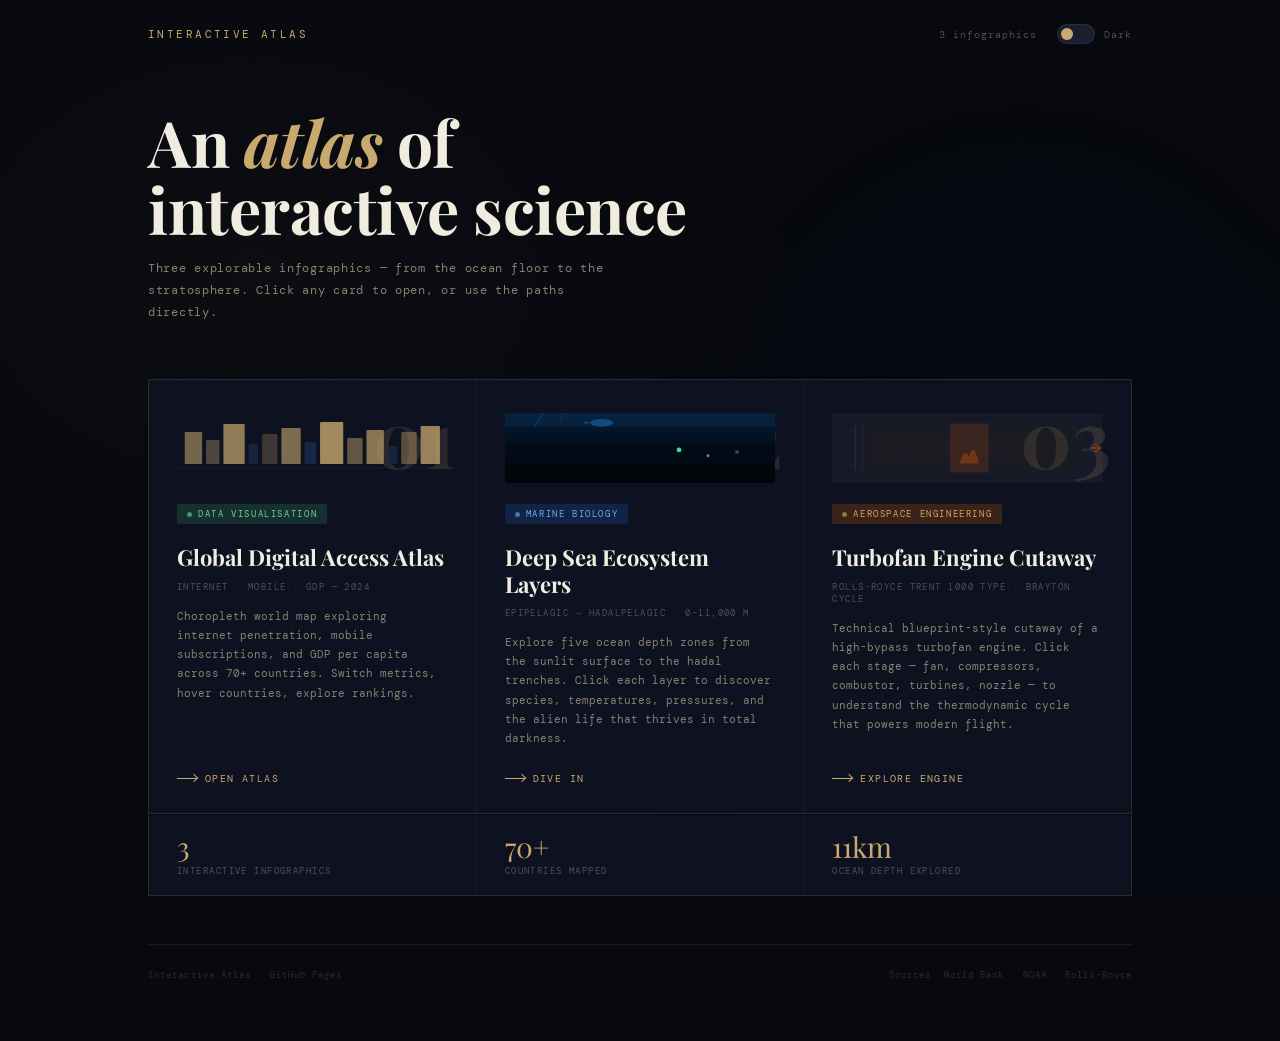
==== index.html @ b1adcc09 "initial commit" ====
<!DOCTYPE html>
<html lang="en" data-theme="dark">
<head>
<meta charset="UTF-8"/>
<meta name="viewport" content="width=device-width, initial-scale=1.0"/>
<title>Atlas — Interactive Infographics</title>
<link rel="preconnect" href="https://fonts.googleapis.com"/>
<link href="https://fonts.googleapis.com/css2?family=Playfair+Display:ital,wght@0,700;1,400&family=DM+Mono:wght@300;400;500&display=swap" rel="stylesheet"/>
<style>
  :root[data-theme="dark"] {
    --bg:            #07090f;
    --bg-card:       #0d1120;
    --bg-card-hover: #111826;
    --border:        rgba(255,255,255,0.07);
    --border-hover:  rgba(201,169,110,0.35);
    --text-head:     #f0ece0;
    --text-body:     #8a8070;
    --text-label:    #50505a;
    --gold:          #c9a96e;
    --gold-dim:      rgba(201,169,110,0.12);
    --toggle-bg:     #1a1e2e;
    --toggle-knob:   #c9a96e;
    --tag-ocean:     rgba(30,80,160,0.3);
    --tag-ocean-t:   #6aabf0;
    --tag-engine:    rgba(160,80,10,0.3);
    --tag-engine-t:  #e0a060;
    --tag-data:      rgba(40,120,80,0.3);
    --tag-data-t:    #70d0a0;
    --num-color:     rgba(201,169,110,0.08);
    --num-text:      rgba(201,169,110,0.15);
    --divider:       rgba(255,255,255,0.04);
    --footer-text:   #2a2a35;
  }
  :root[data-theme="light"] {
    --bg:            #f2ede2;
    --bg-card:       #faf7f0;
    --bg-card-hover: #fff;
    --border:        rgba(60,40,10,0.1);
    --border-hover:  rgba(150,90,20,0.4);
    --text-head:     #1a1205;
    --text-body:     #6a5a40;
    --text-label:    #b0a080;
    --gold:          #9a6a10;
    --gold-dim:      rgba(154,106,16,0.08);
    --toggle-bg:     #e0d8c8;
    --toggle-knob:   #9a6a10;
    --tag-ocean:     rgba(20,60,140,0.1);
    --tag-ocean-t:   #1a50b0;
    --tag-engine:    rgba(140,60,10,0.1);
    --tag-engine-t:  #a04010;
    --tag-data:      rgba(20,100,60,0.1);
    --tag-data-t:    #1a7040;
    --num-color:     rgba(154,106,16,0.06);
    --num-text:      rgba(154,106,16,0.12);
    --divider:       rgba(60,40,10,0.06);
    --footer-text:   #ccc0a8;
  }

  *, *::before, *::after { box-sizing: border-box; margin: 0; padding: 0; }

  html { scroll-behavior: smooth; }

  body {
    background: var(--bg);
    color: var(--text-head);
    font-family: 'DM Mono', monospace;
    min-height: 100vh;
    transition: background 0.35s, color 0.35s;
  }

  /* ── BACKGROUND TEXTURE ── */
  body::before {
    content: '';
    position: fixed;
    inset: 0;
    background-image: radial-gradient(ellipse 800px 600px at 20% 30%, rgba(201,169,110,0.03) 0%, transparent 70%),
                      radial-gradient(ellipse 600px 800px at 80% 70%, rgba(30,80,160,0.03) 0%, transparent 70%);
    pointer-events: none;
    z-index: 0;
  }

  .wrap {
    position: relative;
    z-index: 1;
    max-width: 1040px;
    margin: 0 auto;
    padding: 0 28px 60px;
  }

  /* ── NAV ── */
  nav {
    display: flex;
    align-items: center;
    justify-content: space-between;
    padding: 24px 0 0;
    margin-bottom: 64px;
  }
  .nav-brand {
    font-size: 11px;
    letter-spacing: 0.22em;
    text-transform: uppercase;
    color: var(--gold);
  }
  .nav-right {
    display: flex;
    align-items: center;
    gap: 20px;
  }
  .nav-count {
    font-size: 10px;
    color: var(--text-label);
    letter-spacing: 0.1em;
  }

  /* ── THEME TOGGLE ── */
  .theme-toggle {
    display: flex;
    align-items: center;
    gap: 9px;
    cursor: pointer;
    user-select: none;
  }
  .toggle-track {
    width: 38px;
    height: 20px;
    background: var(--toggle-bg);
    border-radius: 10px;
    position: relative;
    transition: background 0.3s;
    border: 1px solid var(--border);
  }
  .toggle-knob {
    position: absolute;
    top: 3px;
    left: 3px;
    width: 12px;
    height: 12px;
    border-radius: 50%;
    background: var(--toggle-knob);
    transition: transform 0.3s, background 0.3s;
  }
  [data-theme="light"] .toggle-knob { transform: translateX(18px); }
  .toggle-label {
    font-size: 10px;
    color: var(--text-label);
    letter-spacing: 0.1em;
    width: 28px;
  }

  /* ── HEADER ── */
  .site-header { margin-bottom: 56px; }
  .site-header h1 {
    font-family: 'Playfair Display', serif;
    font-size: clamp(38px, 6vw, 64px);
    font-weight: 700;
    color: var(--text-head);
    line-height: 1.05;
    letter-spacing: -0.5px;
    margin-bottom: 16px;
  }
  .site-header h1 em {
    font-style: italic;
    color: var(--gold);
  }
  .site-header p {
    font-size: 12px;
    color: var(--text-body);
    letter-spacing: 0.06em;
    max-width: 480px;
    line-height: 1.8;
  }

  /* ── GRID ── */
  .cards-grid {
    display: grid;
    grid-template-columns: repeat(3, 1fr);
    gap: 1px;
    background: var(--border);
    border: 1px solid var(--border);
    margin-bottom: 1px;
  }

  /* ── CARD ── */
  .card {
    background: var(--bg-card);
    padding: 32px 28px 28px;
    text-decoration: none;
    color: inherit;
    display: flex;
    flex-direction: column;
    gap: 0;
    position: relative;
    transition: background 0.2s;
    overflow: hidden;
    min-height: 340px;
  }
  .card:hover { background: var(--bg-card-hover); }
  .card::after {
    content: '';
    position: absolute;
    bottom: 0; left: 0; right: 0;
    height: 2px;
    background: var(--card-accent, var(--gold));
    transform: scaleX(0);
    transform-origin: left;
    transition: transform 0.3s ease;
  }
  .card:hover::after { transform: scaleX(1); }

  /* Large background number */
  .card-num {
    position: absolute;
    top: 16px;
    right: 20px;
    font-family: 'Playfair Display', serif;
    font-size: 80px;
    font-weight: 700;
    color: var(--num-text);
    line-height: 1;
    user-select: none;
    pointer-events: none;
    transition: color 0.3s;
  }
  .card:hover .card-num { color: var(--num-color); }

  .card-tag {
    display: inline-flex;
    align-items: center;
    gap: 6px;
    font-size: 9px;
    letter-spacing: 0.18em;
    text-transform: uppercase;
    padding: 4px 10px;
    border-radius: 2px;
    margin-bottom: 20px;
    width: fit-content;
  }
  .card-tag::before {
    content: '';
    width: 5px; height: 5px;
    border-radius: 50%;
    background: currentColor;
    opacity: 0.6;
  }

  .tag-ocean  { background: var(--tag-ocean);  color: var(--tag-ocean-t);  --card-accent: var(--tag-ocean-t); }
  .tag-engine { background: var(--tag-engine); color: var(--tag-engine-t); --card-accent: var(--tag-engine-t); }
  .tag-data   { background: var(--tag-data);   color: var(--tag-data-t);   --card-accent: var(--tag-data-t); }

  .card-title {
    font-family: 'Playfair Display', serif;
    font-size: 22px;
    font-weight: 700;
    color: var(--text-head);
    line-height: 1.2;
    margin-bottom: 10px;
    position: relative;
    z-index: 1;
  }
  .card-sub {
    font-size: 9px;
    letter-spacing: 0.16em;
    text-transform: uppercase;
    color: var(--text-label);
    margin-bottom: 14px;
  }
  .card-desc {
    font-size: 11px;
    color: var(--text-body);
    line-height: 1.75;
    flex: 1;
    position: relative;
    z-index: 1;
  }

  .card-cta {
    display: flex;
    align-items: center;
    gap: 8px;
    margin-top: 24px;
    font-size: 10px;
    letter-spacing: 0.14em;
    text-transform: uppercase;
    color: var(--gold);
    position: relative;
    z-index: 1;
  }
  .card-cta-arrow {
    width: 20px;
    height: 1px;
    background: var(--gold);
    position: relative;
    transition: width 0.25s;
  }
  .card-cta-arrow::after {
    content: '';
    position: absolute;
    right: 0; top: -3px;
    width: 6px; height: 6px;
    border-right: 1px solid var(--gold);
    border-top: 1px solid var(--gold);
    transform: rotate(45deg);
  }
  .card:hover .card-cta-arrow { width: 32px; }

  /* Decorative illustration areas */
  .card-vis {
    height: 72px;
    margin-bottom: 20px;
    position: relative;
    overflow: hidden;
    border-radius: 2px;
    flex-shrink: 0;
  }

  /* ── STATS STRIP ── */
  .stats-strip {
    display: grid;
    grid-template-columns: repeat(3, 1fr);
    gap: 1px;
    background: var(--border);
    border: 1px solid var(--border);
    border-top: none;
    margin-bottom: 48px;
  }
  .stat-item {
    background: var(--bg-card);
    padding: 18px 28px;
  }
  .stat-val {
    font-family: 'Playfair Display', serif;
    font-size: 28px;
    color: var(--gold);
    line-height: 1;
    margin-bottom: 4px;
  }
  .stat-key {
    font-size: 9px;
    color: var(--text-label);
    letter-spacing: 0.16em;
    text-transform: uppercase;
  }

  /* ── DIVIDER ── */
  .section-divider {
    height: 1px;
    background: var(--divider);
    margin: 48px 0 32px;
  }

  /* ── FOOTER ── */
  footer {
    display: flex;
    justify-content: space-between;
    align-items: center;
    padding-top: 24px;
    border-top: 1px solid var(--border);
    font-size: 9px;
    color: var(--footer-text);
    letter-spacing: 0.12em;
  }

  @media (max-width: 720px) {
    .cards-grid, .stats-strip { grid-template-columns: 1fr; }
    .card-num { font-size: 56px; }
  }
  @media (max-width: 480px) {
    nav { margin-bottom: 40px; }
    .site-header h1 { font-size: 32px; }
  }
</style>
</head>
<body>
<div class="wrap">

  <nav>
    <span class="nav-brand">Interactive Atlas</span>
    <div class="nav-right">
      <span class="nav-count">3 infographics</span>
      <label class="theme-toggle" for="theme-cb" aria-label="Toggle theme">
        <div class="toggle-track">
          <div class="toggle-knob"></div>
        </div>
        <span class="toggle-label" id="toggle-label">Dark</span>
      </label>
      <input type="checkbox" id="theme-cb" style="display:none"/>
    </div>
  </nav>

  <header class="site-header">
    <h1>An <em>atlas</em> of<br>interactive science</h1>
    <p>Three explorable infographics — from the ocean floor to the stratosphere. Click any card to open, or use the paths directly.</p>
  </header>

  <div class="cards-grid">

    <!-- Card 1: Digital Atlas -->
    <a class="card" href="./digital-atlas/">
      <div class="card-num">01</div>
      <div class="card-vis" id="vis-atlas">
        <svg width="100%" height="100%" viewBox="0 0 280 72" preserveAspectRatio="none">
          <!-- world map dots suggestion -->
          <rect width="280" height="72" fill="none"/>
          <!-- choropleth color bars representing countries -->
          <rect x="8"  y="20" width="18" height="32" rx="1" fill="rgba(201,169,110,0.55)"/>
          <rect x="30" y="28" width="14" height="24" rx="1" fill="rgba(201,169,110,0.35)"/>
          <rect x="48" y="12" width="22" height="40" rx="1" fill="rgba(201,169,110,0.70)"/>
          <rect x="74" y="32" width="10" height="20" rx="1" fill="rgba(26,42,74,0.8)"/>
          <rect x="88" y="22" width="16" height="30" rx="1" fill="rgba(201,169,110,0.25)"/>
          <rect x="108" y="16" width="20" height="36" rx="1" fill="rgba(201,169,110,0.60)"/>
          <rect x="132" y="30" width="12" height="22" rx="1" fill="rgba(26,42,74,0.9)"/>
          <rect x="148" y="10" width="24" height="42" rx="1" fill="rgba(201,169,110,0.80)"/>
          <rect x="176" y="26" width="16" height="26" rx="1" fill="rgba(201,169,110,0.45)"/>
          <rect x="196" y="18" width="18" height="34" rx="1" fill="rgba(201,169,110,0.65)"/>
          <rect x="218" y="34" width="10" height="18" rx="1" fill="rgba(26,42,74,0.7)"/>
          <rect x="232" y="20" width="16" height="32" rx="1" fill="rgba(201,169,110,0.40)"/>
          <rect x="252" y="14" width="20" height="38" rx="1" fill="rgba(201,169,110,0.75)"/>
          <!-- baseline -->
          <line x1="0" y1="56" x2="280" y2="56" stroke="rgba(201,169,110,0.15)" stroke-width="0.5"/>
        </svg>
      </div>
      <div class="card-tag tag-data">Data visualisation</div>
      <div class="card-title">Global Digital Access Atlas</div>
      <div class="card-sub">Internet · Mobile · GDP — 2024</div>
      <div class="card-desc">Choropleth world map exploring internet penetration, mobile subscriptions, and GDP per capita across 70+ countries. Switch metrics, hover countries, explore rankings.</div>
      <div class="card-cta">
        <div class="card-cta-arrow"></div>
        Open atlas
      </div>
    </a>

    <!-- Card 2: Deep Sea -->
    <a class="card" href="./deep-sea/">
      <div class="card-num">02</div>
      <div class="card-vis" id="vis-ocean">
        <svg width="100%" height="100%" viewBox="0 0 280 72">
          <defs>
            <linearGradient id="ocean-grad" x1="0" y1="0" x2="0" y2="1">
              <stop offset="0%" stop-color="#041830"/>
              <stop offset="40%" stop-color="#020c18"/>
              <stop offset="100%" stop-color="#010408"/>
            </linearGradient>
          </defs>
          <rect width="280" height="72" fill="url(#ocean-grad)" rx="1"/>
          <!-- depth stripes -->
          <rect x="0" y="0"  width="280" height="14" fill="rgba(26,122,204,0.12)"/>
          <rect x="0" y="14" width="280" height="18" fill="rgba(10,64,128,0.08)"/>
          <rect x="0" y="32" width="280" height="20" fill="rgba(8,32,64,0.06)"/>
          <rect x="0" y="52" width="280" height="11" fill="rgba(2,8,14,0.06)"/>
          <rect x="0" y="63" width="280" height="9"  fill="rgba(1,4,8,0.08)"/>
          <!-- bioluminescent dots -->
          <circle cx="180" cy="38" r="2.5" fill="#50ffc0" opacity="0.7"><animate attributeName="opacity" values="0.3;0.9;0.3" dur="2.5s" repeatCount="indefinite"/></circle>
          <circle cx="210" cy="44" r="1.5" fill="#50ffc0" opacity="0.5"><animate attributeName="opacity" values="0.2;0.7;0.2" dur="1.8s" repeatCount="indefinite" begin="0.6s"/></circle>
          <circle cx="240" cy="40" r="2"   fill="#50ffc0" opacity="0.6"><animate attributeName="opacity" values="0.25;0.8;0.25" dur="3s" repeatCount="indefinite" begin="1.2s"/></circle>
          <!-- fish silhouette -->
          <ellipse cx="100" cy="10" rx="12" ry="4" fill="rgba(26,106,170,0.6)"/>
          <path d="M88 10 Q84 7 80 10 Q84 13 88 10Z" fill="rgba(26,106,170,0.4)"/>
          <!-- light rays -->
          <line x1="40" y1="0" x2="30" y2="14" stroke="rgba(26,122,204,0.2)" stroke-width="2"/>
          <line x1="60" y1="0" x2="55" y2="14" stroke="rgba(26,122,204,0.13)" stroke-width="1.5"/>
        </svg>
      </div>
      <div class="card-tag tag-ocean">Marine biology</div>
      <div class="card-title">Deep Sea Ecosystem Layers</div>
      <div class="card-sub">Epipelagic → Hadalpelagic · 0–11,000 m</div>
      <div class="card-desc">Explore five ocean depth zones from the sunlit surface to the hadal trenches. Click each layer to discover species, temperatures, pressures, and the alien life that thrives in total darkness.</div>
      <div class="card-cta">
        <div class="card-cta-arrow"></div>
        Dive in
      </div>
    </a>

    <!-- Card 3: Jet Engine -->
    <a class="card" href="./jet-engine/">
      <div class="card-num">03</div>
      <div class="card-vis" id="vis-engine">
        <svg width="100%" height="100%" viewBox="0 0 280 72">
          <defs>
            <pattern id="bg-grid" x="0" y="0" width="14" height="14" patternUnits="userSpaceOnUse">
              <line x1="0" y1="0" x2="14" y2="0" stroke="rgba(60,40,10,0.07)" stroke-width="0.5"/>
              <line x1="0" y1="0" x2="0" y2="14" stroke="rgba(60,40,10,0.07)" stroke-width="0.5"/>
            </pattern>
          </defs>
          <rect width="280" height="72" fill="rgba(245,240,232,0.04)" rx="1"/>
          <rect width="280" height="72" fill="url(#bg-grid)"/>
          <!-- engine outline simplified -->
          <path d="M14 26 Q14 10 40 10 L230 10 Q258 10 266 36 Q258 62 230 62 L40 62 Q14 62 14 46 Z" fill="rgba(60,40,10,0.08)" stroke="rgba(60,40,10,0.3)" stroke-width="0.8"/>
          <!-- core -->
          <rect x="40" y="26" width="202" height="20" rx="2" fill="rgba(60,40,10,0.1)" stroke="rgba(60,40,10,0.2)" stroke-width="0.5"/>
          <!-- fan blades (vertical lines left) -->
          <line x1="24" y1="13" x2="24" y2="59" stroke="rgba(26,58,106,0.6)" stroke-width="1.5"/>
          <line x1="32" y1="13" x2="32" y2="59" stroke="rgba(26,58,106,0.4)" stroke-width="1"/>
          <!-- combustor glow -->
          <rect x="122" y="11" width="40" height="50" rx="1" fill="rgba(200,80,16,0.18)"/>
          <path d="M132 52 Q137 35 142 45 Q147 28 152 52Z" fill="rgba(200,80,16,0.4)"/>
          <!-- exhaust arrow -->
          <line x1="268" y1="36" x2="276" y2="36" stroke="rgba(200,80,16,0.7)" stroke-width="1.5"/>
          <path d="M272 32 L278 36 L272 40" fill="none" stroke="rgba(200,80,16,0.7)" stroke-width="1.2"/>
        </svg>
      </div>
      <div class="card-tag tag-engine">Aerospace engineering</div>
      <div class="card-title">Turbofan Engine Cutaway</div>
      <div class="card-sub">Rolls-Royce Trent 1000 type · Brayton cycle</div>
      <div class="card-desc">Technical blueprint-style cutaway of a high-bypass turbofan engine. Click each stage — fan, compressors, combustor, turbines, nozzle — to understand the thermodynamic cycle that powers modern flight.</div>
      <div class="card-cta">
        <div class="card-cta-arrow"></div>
        Explore engine
      </div>
    </a>
  </div>

  <!-- Stats strip -->
  <div class="stats-strip">
    <div class="stat-item">
      <div class="stat-val">3</div>
      <div class="stat-key">Interactive infographics</div>
    </div>
    <div class="stat-item">
      <div class="stat-val">70+</div>
      <div class="stat-key">Countries mapped</div>
    </div>
    <div class="stat-item">
      <div class="stat-val">11km</div>
      <div class="stat-key">Ocean depth explored</div>
    </div>
  </div>

  <footer>
    <span>Interactive Atlas · GitHub Pages</span>
    <span>Sources: World Bank · NOAA · Rolls-Royce</span>
  </footer>

</div>

<script>
  const html = document.documentElement;
  const cb = document.getElementById('theme-cb');
  const label = document.getElementById('toggle-label');

  // Persist preference
  const saved = localStorage.getItem('atlas-theme') || 'dark';
  setTheme(saved);

  document.querySelector('.theme-toggle').addEventListener('click', () => {
    const next = html.dataset.theme === 'dark' ? 'light' : 'dark';
    setTheme(next);
  });

  function setTheme(t) {
    html.dataset.theme = t;
    label.textContent = t === 'dark' ? 'Dark' : 'Light';
    localStorage.setItem('atlas-theme', t);
  }
</script>
</body>
</html>
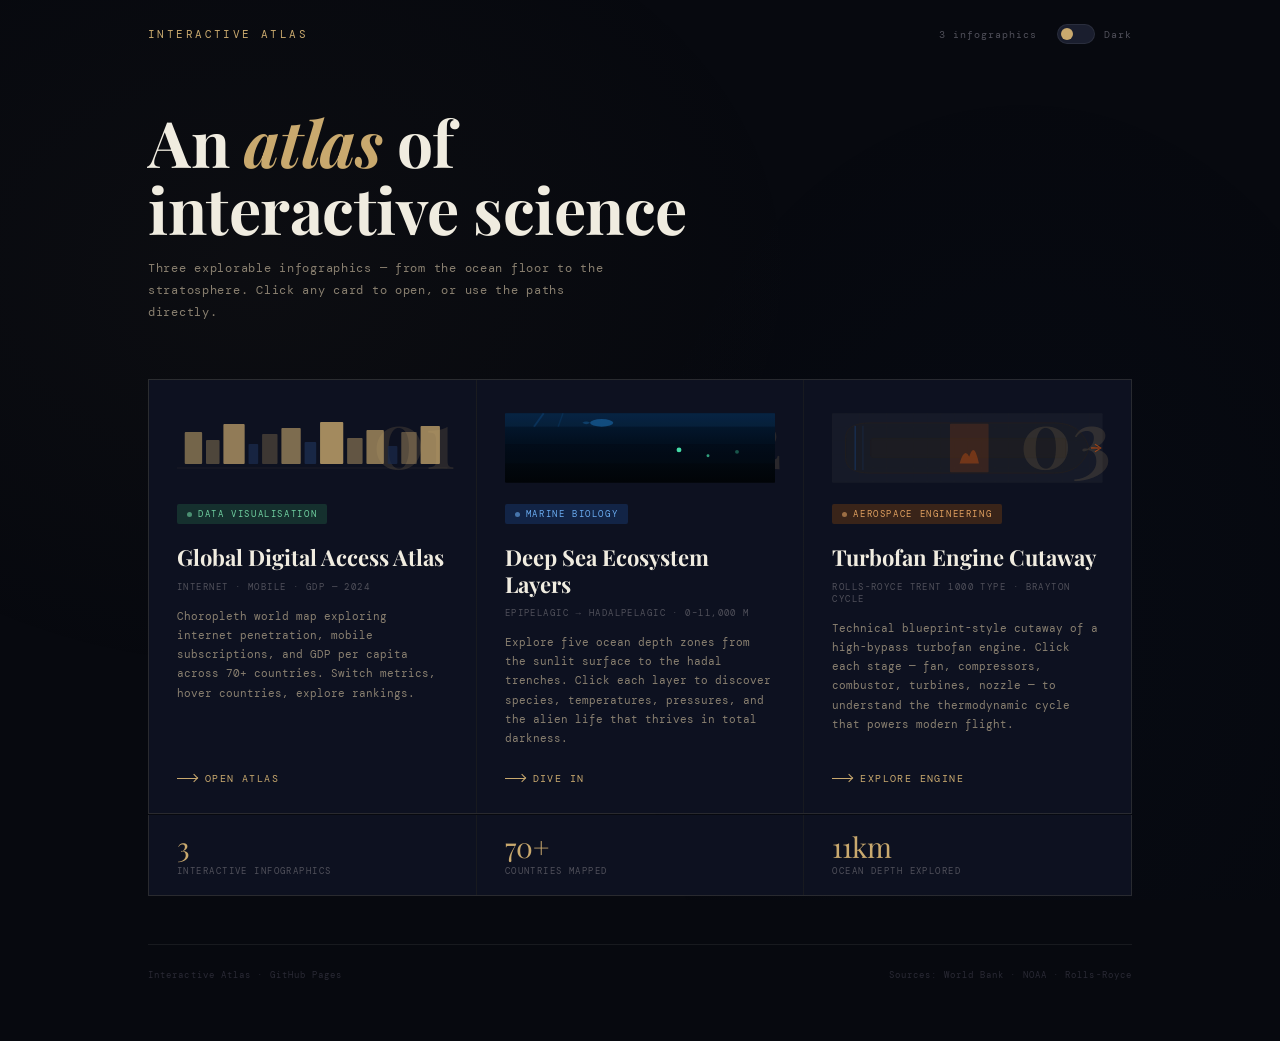
==== commit 75533f68: "Add cutaway diagram and interactive features for turbofan engine" ====
--- a/index.html
+++ b/index.html
@@ -395,7 +395,7 @@
   <div class="cards-grid">
 
     <!-- Card 1: Digital Atlas -->
-    <a class="card" href="./digital-atlas/">
+    <a class="card" href="./pages/01-global-digital-atlas.html">
       <div class="card-num">01</div>
       <div class="card-vis" id="vis-atlas">
         <svg width="100%" height="100%" viewBox="0 0 280 72" preserveAspectRatio="none">
@@ -430,7 +430,7 @@
     </a>
 
     <!-- Card 2: Deep Sea -->
-    <a class="card" href="./deep-sea/">
+    <a class="card" href="./pages/deep_sea_ecosystem_layers.html">
       <div class="card-num">02</div>
       <div class="card-vis" id="vis-ocean">
         <svg width="100%" height="100%" viewBox="0 0 280 72">
@@ -471,7 +471,7 @@
     </a>
 
     <!-- Card 3: Jet Engine -->
-    <a class="card" href="./jet-engine/">
+    <a class="card" href="./pages/jet_engine_cutaway.html">
       <div class="card-num">03</div>
       <div class="card-vis" id="vis-engine">
         <svg width="100%" height="100%" viewBox="0 0 280 72">
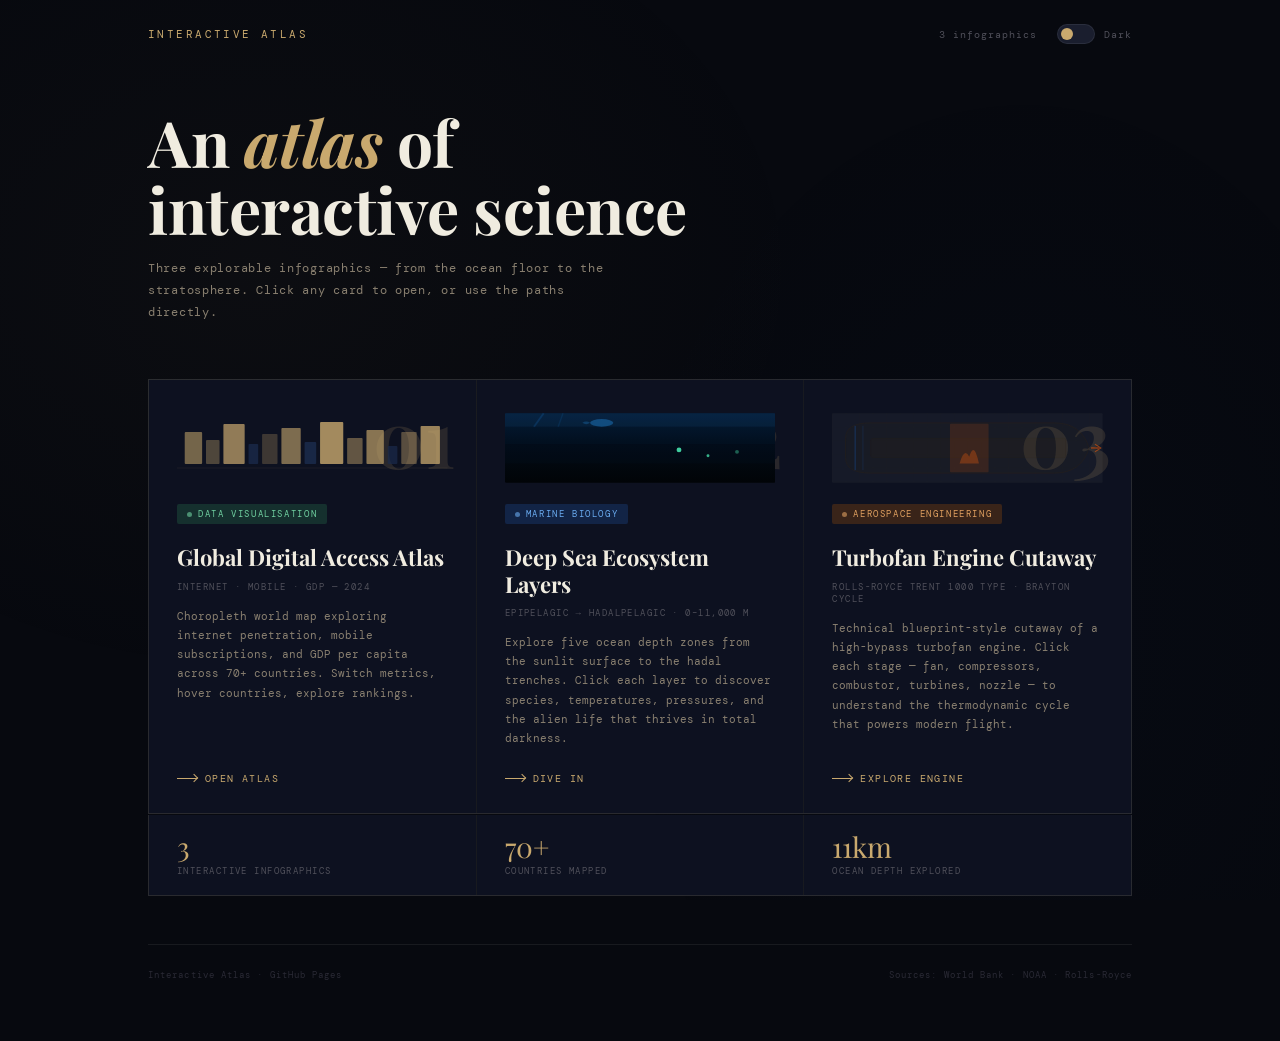
==== commit 3769212a: "SOC,  modularized" ====
--- a/index.html
+++ b/index.html
@@ -6,369 +6,7 @@
 <title>Atlas — Interactive Infographics</title>
 <link rel="preconnect" href="https://fonts.googleapis.com"/>
 <link href="https://fonts.googleapis.com/css2?family=Playfair+Display:ital,wght@0,700;1,400&family=DM+Mono:wght@300;400;500&display=swap" rel="stylesheet"/>
-<style>
-  :root[data-theme="dark"] {
-    --bg:            #07090f;
-    --bg-card:       #0d1120;
-    --bg-card-hover: #111826;
-    --border:        rgba(255,255,255,0.07);
-    --border-hover:  rgba(201,169,110,0.35);
-    --text-head:     #f0ece0;
-    --text-body:     #8a8070;
-    --text-label:    #50505a;
-    --gold:          #c9a96e;
-    --gold-dim:      rgba(201,169,110,0.12);
-    --toggle-bg:     #1a1e2e;
-    --toggle-knob:   #c9a96e;
-    --tag-ocean:     rgba(30,80,160,0.3);
-    --tag-ocean-t:   #6aabf0;
-    --tag-engine:    rgba(160,80,10,0.3);
-    --tag-engine-t:  #e0a060;
-    --tag-data:      rgba(40,120,80,0.3);
-    --tag-data-t:    #70d0a0;
-    --num-color:     rgba(201,169,110,0.08);
-    --num-text:      rgba(201,169,110,0.15);
-    --divider:       rgba(255,255,255,0.04);
-    --footer-text:   #2a2a35;
-  }
-  :root[data-theme="light"] {
-    --bg:            #f2ede2;
-    --bg-card:       #faf7f0;
-    --bg-card-hover: #fff;
-    --border:        rgba(60,40,10,0.1);
-    --border-hover:  rgba(150,90,20,0.4);
-    --text-head:     #1a1205;
-    --text-body:     #6a5a40;
-    --text-label:    #b0a080;
-    --gold:          #9a6a10;
-    --gold-dim:      rgba(154,106,16,0.08);
-    --toggle-bg:     #e0d8c8;
-    --toggle-knob:   #9a6a10;
-    --tag-ocean:     rgba(20,60,140,0.1);
-    --tag-ocean-t:   #1a50b0;
-    --tag-engine:    rgba(140,60,10,0.1);
-    --tag-engine-t:  #a04010;
-    --tag-data:      rgba(20,100,60,0.1);
-    --tag-data-t:    #1a7040;
-    --num-color:     rgba(154,106,16,0.06);
-    --num-text:      rgba(154,106,16,0.12);
-    --divider:       rgba(60,40,10,0.06);
-    --footer-text:   #ccc0a8;
-  }
-
-  *, *::before, *::after { box-sizing: border-box; margin: 0; padding: 0; }
-
-  html { scroll-behavior: smooth; }
-
-  body {
-    background: var(--bg);
-    color: var(--text-head);
-    font-family: 'DM Mono', monospace;
-    min-height: 100vh;
-    transition: background 0.35s, color 0.35s;
-  }
-
-  /* ── BACKGROUND TEXTURE ── */
-  body::before {
-    content: '';
-    position: fixed;
-    inset: 0;
-    background-image: radial-gradient(ellipse 800px 600px at 20% 30%, rgba(201,169,110,0.03) 0%, transparent 70%),
-                      radial-gradient(ellipse 600px 800px at 80% 70%, rgba(30,80,160,0.03) 0%, transparent 70%);
-    pointer-events: none;
-    z-index: 0;
-  }
-
-  .wrap {
-    position: relative;
-    z-index: 1;
-    max-width: 1040px;
-    margin: 0 auto;
-    padding: 0 28px 60px;
-  }
-
-  /* ── NAV ── */
-  nav {
-    display: flex;
-    align-items: center;
-    justify-content: space-between;
-    padding: 24px 0 0;
-    margin-bottom: 64px;
-  }
-  .nav-brand {
-    font-size: 11px;
-    letter-spacing: 0.22em;
-    text-transform: uppercase;
-    color: var(--gold);
-  }
-  .nav-right {
-    display: flex;
-    align-items: center;
-    gap: 20px;
-  }
-  .nav-count {
-    font-size: 10px;
-    color: var(--text-label);
-    letter-spacing: 0.1em;
-  }
-
-  /* ── THEME TOGGLE ── */
-  .theme-toggle {
-    display: flex;
-    align-items: center;
-    gap: 9px;
-    cursor: pointer;
-    user-select: none;
-  }
-  .toggle-track {
-    width: 38px;
-    height: 20px;
-    background: var(--toggle-bg);
-    border-radius: 10px;
-    position: relative;
-    transition: background 0.3s;
-    border: 1px solid var(--border);
-  }
-  .toggle-knob {
-    position: absolute;
-    top: 3px;
-    left: 3px;
-    width: 12px;
-    height: 12px;
-    border-radius: 50%;
-    background: var(--toggle-knob);
-    transition: transform 0.3s, background 0.3s;
-  }
-  [data-theme="light"] .toggle-knob { transform: translateX(18px); }
-  .toggle-label {
-    font-size: 10px;
-    color: var(--text-label);
-    letter-spacing: 0.1em;
-    width: 28px;
-  }
-
-  /* ── HEADER ── */
-  .site-header { margin-bottom: 56px; }
-  .site-header h1 {
-    font-family: 'Playfair Display', serif;
-    font-size: clamp(38px, 6vw, 64px);
-    font-weight: 700;
-    color: var(--text-head);
-    line-height: 1.05;
-    letter-spacing: -0.5px;
-    margin-bottom: 16px;
-  }
-  .site-header h1 em {
-    font-style: italic;
-    color: var(--gold);
-  }
-  .site-header p {
-    font-size: 12px;
-    color: var(--text-body);
-    letter-spacing: 0.06em;
-    max-width: 480px;
-    line-height: 1.8;
-  }
-
-  /* ── GRID ── */
-  .cards-grid {
-    display: grid;
-    grid-template-columns: repeat(3, 1fr);
-    gap: 1px;
-    background: var(--border);
-    border: 1px solid var(--border);
-    margin-bottom: 1px;
-  }
-
-  /* ── CARD ── */
-  .card {
-    background: var(--bg-card);
-    padding: 32px 28px 28px;
-    text-decoration: none;
-    color: inherit;
-    display: flex;
-    flex-direction: column;
-    gap: 0;
-    position: relative;
-    transition: background 0.2s;
-    overflow: hidden;
-    min-height: 340px;
-  }
-  .card:hover { background: var(--bg-card-hover); }
-  .card::after {
-    content: '';
-    position: absolute;
-    bottom: 0; left: 0; right: 0;
-    height: 2px;
-    background: var(--card-accent, var(--gold));
-    transform: scaleX(0);
-    transform-origin: left;
-    transition: transform 0.3s ease;
-  }
-  .card:hover::after { transform: scaleX(1); }
-
-  /* Large background number */
-  .card-num {
-    position: absolute;
-    top: 16px;
-    right: 20px;
-    font-family: 'Playfair Display', serif;
-    font-size: 80px;
-    font-weight: 700;
-    color: var(--num-text);
-    line-height: 1;
-    user-select: none;
-    pointer-events: none;
-    transition: color 0.3s;
-  }
-  .card:hover .card-num { color: var(--num-color); }
-
-  .card-tag {
-    display: inline-flex;
-    align-items: center;
-    gap: 6px;
-    font-size: 9px;
-    letter-spacing: 0.18em;
-    text-transform: uppercase;
-    padding: 4px 10px;
-    border-radius: 2px;
-    margin-bottom: 20px;
-    width: fit-content;
-  }
-  .card-tag::before {
-    content: '';
-    width: 5px; height: 5px;
-    border-radius: 50%;
-    background: currentColor;
-    opacity: 0.6;
-  }
-
-  .tag-ocean  { background: var(--tag-ocean);  color: var(--tag-ocean-t);  --card-accent: var(--tag-ocean-t); }
-  .tag-engine { background: var(--tag-engine); color: var(--tag-engine-t); --card-accent: var(--tag-engine-t); }
-  .tag-data   { background: var(--tag-data);   color: var(--tag-data-t);   --card-accent: var(--tag-data-t); }
-
-  .card-title {
-    font-family: 'Playfair Display', serif;
-    font-size: 22px;
-    font-weight: 700;
-    color: var(--text-head);
-    line-height: 1.2;
-    margin-bottom: 10px;
-    position: relative;
-    z-index: 1;
-  }
-  .card-sub {
-    font-size: 9px;
-    letter-spacing: 0.16em;
-    text-transform: uppercase;
-    color: var(--text-label);
-    margin-bottom: 14px;
-  }
-  .card-desc {
-    font-size: 11px;
-    color: var(--text-body);
-    line-height: 1.75;
-    flex: 1;
-    position: relative;
-    z-index: 1;
-  }
-
-  .card-cta {
-    display: flex;
-    align-items: center;
-    gap: 8px;
-    margin-top: 24px;
-    font-size: 10px;
-    letter-spacing: 0.14em;
-    text-transform: uppercase;
-    color: var(--gold);
-    position: relative;
-    z-index: 1;
-  }
-  .card-cta-arrow {
-    width: 20px;
-    height: 1px;
-    background: var(--gold);
-    position: relative;
-    transition: width 0.25s;
-  }
-  .card-cta-arrow::after {
-    content: '';
-    position: absolute;
-    right: 0; top: -3px;
-    width: 6px; height: 6px;
-    border-right: 1px solid var(--gold);
-    border-top: 1px solid var(--gold);
-    transform: rotate(45deg);
-  }
-  .card:hover .card-cta-arrow { width: 32px; }
-
-  /* Decorative illustration areas */
-  .card-vis {
-    height: 72px;
-    margin-bottom: 20px;
-    position: relative;
-    overflow: hidden;
-    border-radius: 2px;
-    flex-shrink: 0;
-  }
-
-  /* ── STATS STRIP ── */
-  .stats-strip {
-    display: grid;
-    grid-template-columns: repeat(3, 1fr);
-    gap: 1px;
-    background: var(--border);
-    border: 1px solid var(--border);
-    border-top: none;
-    margin-bottom: 48px;
-  }
-  .stat-item {
-    background: var(--bg-card);
-    padding: 18px 28px;
-  }
-  .stat-val {
-    font-family: 'Playfair Display', serif;
-    font-size: 28px;
-    color: var(--gold);
-    line-height: 1;
-    margin-bottom: 4px;
-  }
-  .stat-key {
-    font-size: 9px;
-    color: var(--text-label);
-    letter-spacing: 0.16em;
-    text-transform: uppercase;
-  }
-
-  /* ── DIVIDER ── */
-  .section-divider {
-    height: 1px;
-    background: var(--divider);
-    margin: 48px 0 32px;
-  }
-
-  /* ── FOOTER ── */
-  footer {
-    display: flex;
-    justify-content: space-between;
-    align-items: center;
-    padding-top: 24px;
-    border-top: 1px solid var(--border);
-    font-size: 9px;
-    color: var(--footer-text);
-    letter-spacing: 0.12em;
-  }
-
-  @media (max-width: 720px) {
-    .cards-grid, .stats-strip { grid-template-columns: 1fr; }
-    .card-num { font-size: 56px; }
-  }
-  @media (max-width: 480px) {
-    nav { margin-bottom: 40px; }
-    .site-header h1 { font-size: 32px; }
-  }
-</style>
+<link rel="stylesheet" href="./css/main.css"/>
 </head>
 <body>
 <div class="wrap">
@@ -532,25 +170,9 @@
 
 </div>
 
-<script>
-  const html = document.documentElement;
-  const cb = document.getElementById('theme-cb');
-  const label = document.getElementById('toggle-label');
-
-  // Persist preference
-  const saved = localStorage.getItem('atlas-theme') || 'dark';
-  setTheme(saved);
-
-  document.querySelector('.theme-toggle').addEventListener('click', () => {
-    const next = html.dataset.theme === 'dark' ? 'light' : 'dark';
-    setTheme(next);
-  });
-
-  function setTheme(t) {
-    html.dataset.theme = t;
-    label.textContent = t === 'dark' ? 'Dark' : 'Light';
-    localStorage.setItem('atlas-theme', t);
-  }
+<script type="module">
+  import { initTheme } from './js/theme.js';
+  initTheme();
 </script>
 </body>
 </html>
--- a/css/main.css
+++ b/css/main.css
@@ -0,0 +1,361 @@
+:root[data-theme="dark"] {
+  --bg:            #07090f;
+  --bg-card:       #0d1120;
+  --bg-card-hover: #111826;
+  --border:        rgba(255,255,255,0.07);
+  --border-hover:  rgba(201,169,110,0.35);
+  --text-head:     #f0ece0;
+  --text-body:     #8a8070;
+  --text-label:    #50505a;
+  --gold:          #c9a96e;
+  --gold-dim:      rgba(201,169,110,0.12);
+  --toggle-bg:     #1a1e2e;
+  --toggle-knob:   #c9a96e;
+  --tag-ocean:     rgba(30,80,160,0.3);
+  --tag-ocean-t:   #6aabf0;
+  --tag-engine:    rgba(160,80,10,0.3);
+  --tag-engine-t:  #e0a060;
+  --tag-data:      rgba(40,120,80,0.3);
+  --tag-data-t:    #70d0a0;
+  --num-color:     rgba(201,169,110,0.08);
+  --num-text:      rgba(201,169,110,0.15);
+  --divider:       rgba(255,255,255,0.04);
+  --footer-text:   #2a2a35;
+}
+:root[data-theme="light"] {
+  --bg:            #f2ede2;
+  --bg-card:       #faf7f0;
+  --bg-card-hover: #fff;
+  --border:        rgba(60,40,10,0.1);
+  --border-hover:  rgba(150,90,20,0.4);
+  --text-head:     #1a1205;
+  --text-body:     #6a5a40;
+  --text-label:    #b0a080;
+  --gold:          #9a6a10;
+  --gold-dim:      rgba(154,106,16,0.08);
+  --toggle-bg:     #e0d8c8;
+  --toggle-knob:   #9a6a10;
+  --tag-ocean:     rgba(20,60,140,0.1);
+  --tag-ocean-t:   #1a50b0;
+  --tag-engine:    rgba(140,60,10,0.1);
+  --tag-engine-t:  #a04010;
+  --tag-data:      rgba(20,100,60,0.1);
+  --tag-data-t:    #1a7040;
+  --num-color:     rgba(154,106,16,0.06);
+  --num-text:      rgba(154,106,16,0.12);
+  --divider:       rgba(60,40,10,0.06);
+  --footer-text:   #ccc0a8;
+}
+
+*, *::before, *::after { box-sizing: border-box; margin: 0; padding: 0; }
+
+html { scroll-behavior: smooth; }
+
+body {
+  background: var(--bg);
+  color: var(--text-head);
+  font-family: 'DM Mono', monospace;
+  min-height: 100vh;
+  transition: background 0.35s, color 0.35s;
+}
+
+/* ── BACKGROUND TEXTURE ── */
+body::before {
+  content: '';
+  position: fixed;
+  inset: 0;
+  background-image: radial-gradient(ellipse 800px 600px at 20% 30%, rgba(201,169,110,0.03) 0%, transparent 70%),
+                    radial-gradient(ellipse 600px 800px at 80% 70%, rgba(30,80,160,0.03) 0%, transparent 70%);
+  pointer-events: none;
+  z-index: 0;
+}
+
+.wrap {
+  position: relative;
+  z-index: 1;
+  max-width: 1040px;
+  margin: 0 auto;
+  padding: 0 28px 60px;
+}
+
+/* ── NAV ── */
+nav {
+  display: flex;
+  align-items: center;
+  justify-content: space-between;
+  padding: 24px 0 0;
+  margin-bottom: 64px;
+}
+.nav-brand {
+  font-size: 11px;
+  letter-spacing: 0.22em;
+  text-transform: uppercase;
+  color: var(--gold);
+}
+.nav-right {
+  display: flex;
+  align-items: center;
+  gap: 20px;
+}
+.nav-count {
+  font-size: 10px;
+  color: var(--text-label);
+  letter-spacing: 0.1em;
+}
+
+/* ── THEME TOGGLE ── */
+.theme-toggle {
+  display: flex;
+  align-items: center;
+  gap: 9px;
+  cursor: pointer;
+  user-select: none;
+}
+.toggle-track {
+  width: 38px;
+  height: 20px;
+  background: var(--toggle-bg);
+  border-radius: 10px;
+  position: relative;
+  transition: background 0.3s;
+  border: 1px solid var(--border);
+}
+.toggle-knob {
+  position: absolute;
+  top: 3px;
+  left: 3px;
+  width: 12px;
+  height: 12px;
+  border-radius: 50%;
+  background: var(--toggle-knob);
+  transition: transform 0.3s, background 0.3s;
+}
+[data-theme="light"] .toggle-knob { transform: translateX(18px); }
+.toggle-label {
+  font-size: 10px;
+  color: var(--text-label);
+  letter-spacing: 0.1em;
+  width: 28px;
+}
+
+/* ── HEADER ── */
+.site-header { margin-bottom: 56px; }
+.site-header h1 {
+  font-family: 'Playfair Display', serif;
+  font-size: clamp(38px, 6vw, 64px);
+  font-weight: 700;
+  color: var(--text-head);
+  line-height: 1.05;
+  letter-spacing: -0.5px;
+  margin-bottom: 16px;
+}
+.site-header h1 em {
+  font-style: italic;
+  color: var(--gold);
+}
+.site-header p {
+  font-size: 12px;
+  color: var(--text-body);
+  letter-spacing: 0.06em;
+  max-width: 480px;
+  line-height: 1.8;
+}
+
+/* ── GRID ── */
+.cards-grid {
+  display: grid;
+  grid-template-columns: repeat(3, 1fr);
+  gap: 1px;
+  background: var(--border);
+  border: 1px solid var(--border);
+  margin-bottom: 1px;
+}
+
+/* ── CARD ── */
+.card {
+  background: var(--bg-card);
+  padding: 32px 28px 28px;
+  text-decoration: none;
+  color: inherit;
+  display: flex;
+  flex-direction: column;
+  gap: 0;
+  position: relative;
+  transition: background 0.2s;
+  overflow: hidden;
+  min-height: 340px;
+}
+.card:hover { background: var(--bg-card-hover); }
+.card::after {
+  content: '';
+  position: absolute;
+  bottom: 0; left: 0; right: 0;
+  height: 2px;
+  background: var(--card-accent, var(--gold));
+  transform: scaleX(0);
+  transform-origin: left;
+  transition: transform 0.3s ease;
+}
+.card:hover::after { transform: scaleX(1); }
+
+/* Large background number */
+.card-num {
+  position: absolute;
+  top: 16px;
+  right: 20px;
+  font-family: 'Playfair Display', serif;
+  font-size: 80px;
+  font-weight: 700;
+  color: var(--num-text);
+  line-height: 1;
+  user-select: none;
+  pointer-events: none;
+  transition: color 0.3s;
+}
+.card:hover .card-num { color: var(--num-color); }
+
+.card-tag {
+  display: inline-flex;
+  align-items: center;
+  gap: 6px;
+  font-size: 9px;
+  letter-spacing: 0.18em;
+  text-transform: uppercase;
+  padding: 4px 10px;
+  border-radius: 2px;
+  margin-bottom: 20px;
+  width: fit-content;
+}
+.card-tag::before {
+  content: '';
+  width: 5px; height: 5px;
+  border-radius: 50%;
+  background: currentColor;
+  opacity: 0.6;
+}
+
+.tag-ocean  { background: var(--tag-ocean);  color: var(--tag-ocean-t);  --card-accent: var(--tag-ocean-t); }
+.tag-engine { background: var(--tag-engine); color: var(--tag-engine-t); --card-accent: var(--tag-engine-t); }
+.tag-data   { background: var(--tag-data);   color: var(--tag-data-t);   --card-accent: var(--tag-data-t); }
+
+.card-title {
+  font-family: 'Playfair Display', serif;
+  font-size: 22px;
+  font-weight: 700;
+  color: var(--text-head);
+  line-height: 1.2;
+  margin-bottom: 10px;
+  position: relative;
+  z-index: 1;
+}
+.card-sub {
+  font-size: 9px;
+  letter-spacing: 0.16em;
+  text-transform: uppercase;
+  color: var(--text-label);
+  margin-bottom: 14px;
+}
+.card-desc {
+  font-size: 11px;
+  color: var(--text-body);
+  line-height: 1.75;
+  flex: 1;
+  position: relative;
+  z-index: 1;
+}
+
+.card-cta {
+  display: flex;
+  align-items: center;
+  gap: 8px;
+  margin-top: 24px;
+  font-size: 10px;
+  letter-spacing: 0.14em;
+  text-transform: uppercase;
+  color: var(--gold);
+  position: relative;
+  z-index: 1;
+}
+.card-cta-arrow {
+  width: 20px;
+  height: 1px;
+  background: var(--gold);
+  position: relative;
+  transition: width 0.25s;
+}
+.card-cta-arrow::after {
+  content: '';
+  position: absolute;
+  right: 0; top: -3px;
+  width: 6px; height: 6px;
+  border-right: 1px solid var(--gold);
+  border-top: 1px solid var(--gold);
+  transform: rotate(45deg);
+}
+.card:hover .card-cta-arrow { width: 32px; }
+
+/* Decorative illustration areas */
+.card-vis {
+  height: 72px;
+  margin-bottom: 20px;
+  position: relative;
+  overflow: hidden;
+  border-radius: 2px;
+  flex-shrink: 0;
+}
+
+/* ── STATS STRIP ── */
+.stats-strip {
+  display: grid;
+  grid-template-columns: repeat(3, 1fr);
+  gap: 1px;
+  background: var(--border);
+  border: 1px solid var(--border);
+  border-top: none;
+  margin-bottom: 48px;
+}
+.stat-item {
+  background: var(--bg-card);
+  padding: 18px 28px;
+}
+.stat-val {
+  font-family: 'Playfair Display', serif;
+  font-size: 28px;
+  color: var(--gold);
+  line-height: 1;
+  margin-bottom: 4px;
+}
+.stat-key {
+  font-size: 9px;
+  color: var(--text-label);
+  letter-spacing: 0.16em;
+  text-transform: uppercase;
+}
+
+/* ── DIVIDER ── */
+.section-divider {
+  height: 1px;
+  background: var(--divider);
+  margin: 48px 0 32px;
+}
+
+/* ── FOOTER ── */
+footer {
+  display: flex;
+  justify-content: space-between;
+  align-items: center;
+  padding-top: 24px;
+  border-top: 1px solid var(--border);
+  font-size: 9px;
+  color: var(--footer-text);
+  letter-spacing: 0.12em;
+}
+
+@media (max-width: 720px) {
+  .cards-grid, .stats-strip { grid-template-columns: 1fr; }
+  .card-num { font-size: 56px; }
+}
+@media (max-width: 480px) {
+  nav { margin-bottom: 40px; }
+  .site-header h1 { font-size: 32px; }
+}
